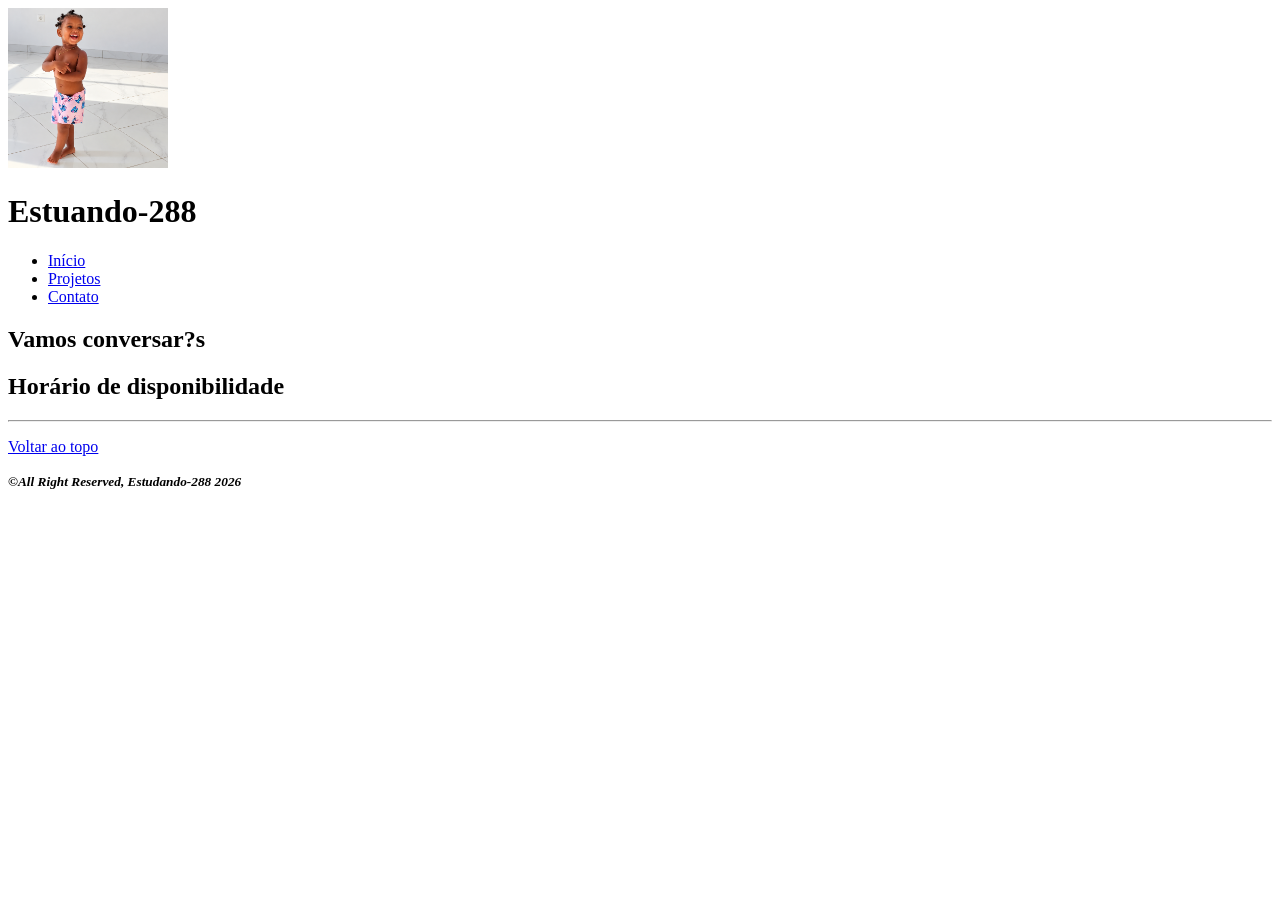
==== contato.html @ 44fdcfaa "criam a pagina projetos e contado, adicionando estroturando as e  ativar link de navegaçao entre ela" ====
<!DOCTYPE html>
<html lang="pt-BR">
    <head>
        <meta charset="UTF-8">
        <title>Estudando-288 | Portefolio</title>
    </head>
    <body>
        <header id="topo">

            <!-- Esta é a sessão Foto de perfil -->
            <img 
                src="imagens/001.png" 
                alt="FOTO DE PERFIL"
                width="160"
                height="160"
            >

            <h1>Estuando-288</h1>

            <nav>           
                <ul>
                    <li><a href="index.html">Início</a></li>
                    <li><a href="projetos.html">Projetos</a></li>
                    <li><a href="contato.html">Contato</a></li>
                </ul>
            </nav>
        </header>

        <main>
            <!--S-->
            <section id="vamos-conversar">
                <h2>Vamos conversar?s</h2>
            </section>

             <!--Sessão Tabela de disponibilidade-->
             <section id="horario">
                <h2>Horário de disponibilidade</h2>
             </section>
        </main>

        <!-- Sessão sobre Roda pé -->
        <footer id="final">
            <hr>
            <p><a href="#topo">Voltar ao topo</a></p>
            <strong><small>&copy;<i>All Right Reserved, Estudando-288 2026</i></small></strong>
        </footer>

    </body>
</html>
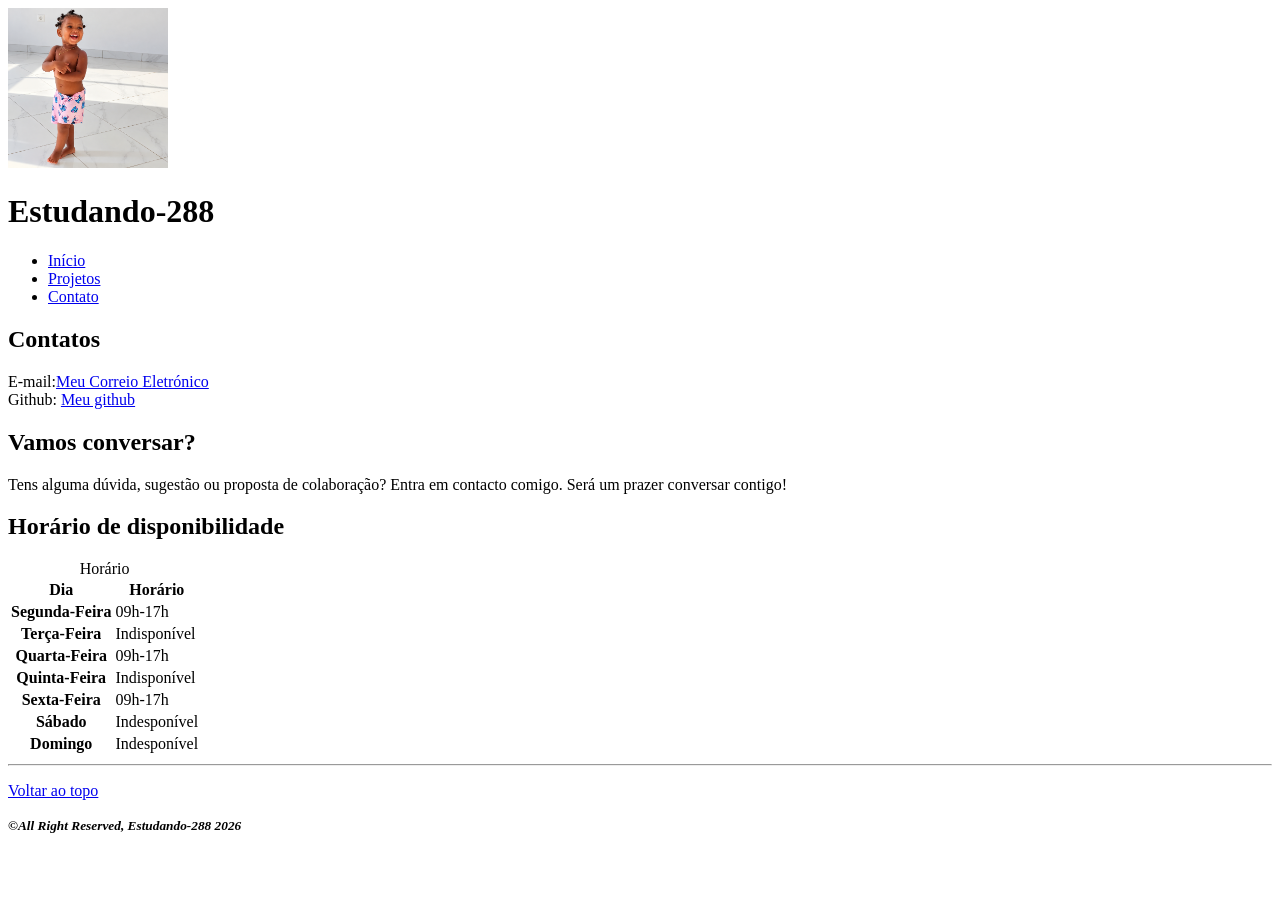
==== commit 98a79157: "corrige erros de digitação e adiciona seção de contatos com informações de disponibilidade" ====
--- a/contato.html
+++ b/contato.html
@@ -15,7 +15,7 @@
                 height="160"
             >
 
-            <h1>Estuando-288</h1>
+            <h1>Estudando-288</h1>
 
             <nav>           
                 <ul>
@@ -27,14 +27,68 @@
         </header>
 
         <main>
+            <section id="contato">
+                <!-- Esta é a sessão sobre Contatos -->
+                <h2>Contatos</h2>
+                <p>
+                    E-mail:<a href="mailto:estudando288@gmail.com" target="_blank" rel="noopener noreferrer">Meu Correio Eletrónico</a> <br>
+                    Github: <a href="https://github.com/estudando288-ui">Meu github</a>
+                </p>
+            </section>
+
             <!--S-->
             <section id="vamos-conversar">
-                <h2>Vamos conversar?s</h2>
+                <h2>Vamos conversar?</h2>
+                <p>
+                    Tens alguma dúvida, sugestão ou proposta de colaboração?
+                    Entra em contacto comigo. Será um prazer conversar contigo!
+                </p>
             </section>
 
              <!--Sessão Tabela de disponibilidade-->
              <section id="horario">
                 <h2>Horário de disponibilidade</h2>
+
+                <table id="tabela-horario">
+                    <caption>Horário</caption>
+                    <thead>
+                        <tr>
+                            <th>Dia</th>
+                            <th>Horário</th>
+                        </tr>
+                    </thead>
+                    <tbody>
+                        <tr>
+                            <th scope="row">Segunda-Feira</th>
+                            <td>09h-17h</td>
+                        </tr>
+                        <tr>
+                            <th scope="row">Terça-Feira</th>
+                            <td>Indisponível</td>
+                        </tr>
+                        <tr>
+                            <th scope="row">Quarta-Feira</th>
+                            <td>09h-17h</td>
+                        </tr>
+                        <tr>
+                            <th scope="row">Quinta-Feira</th>
+                            <td>Indisponível</td>
+                        </tr>
+                        <tr>
+                            <th scope="row">Sexta-Feira</th>
+                            <td>09h-17h</td>
+                        </tr>
+                        <tr>
+                            <th scope="row">Sábado</th>
+                            <td>Indesponível</td>
+                        </tr>
+                        <tr>
+                            <th scope="row">Domingo</th>
+                            <td>Indesponível</td>
+                        </tr>
+                        
+                    </tbody>
+                </table>
              </section>
         </main>
 
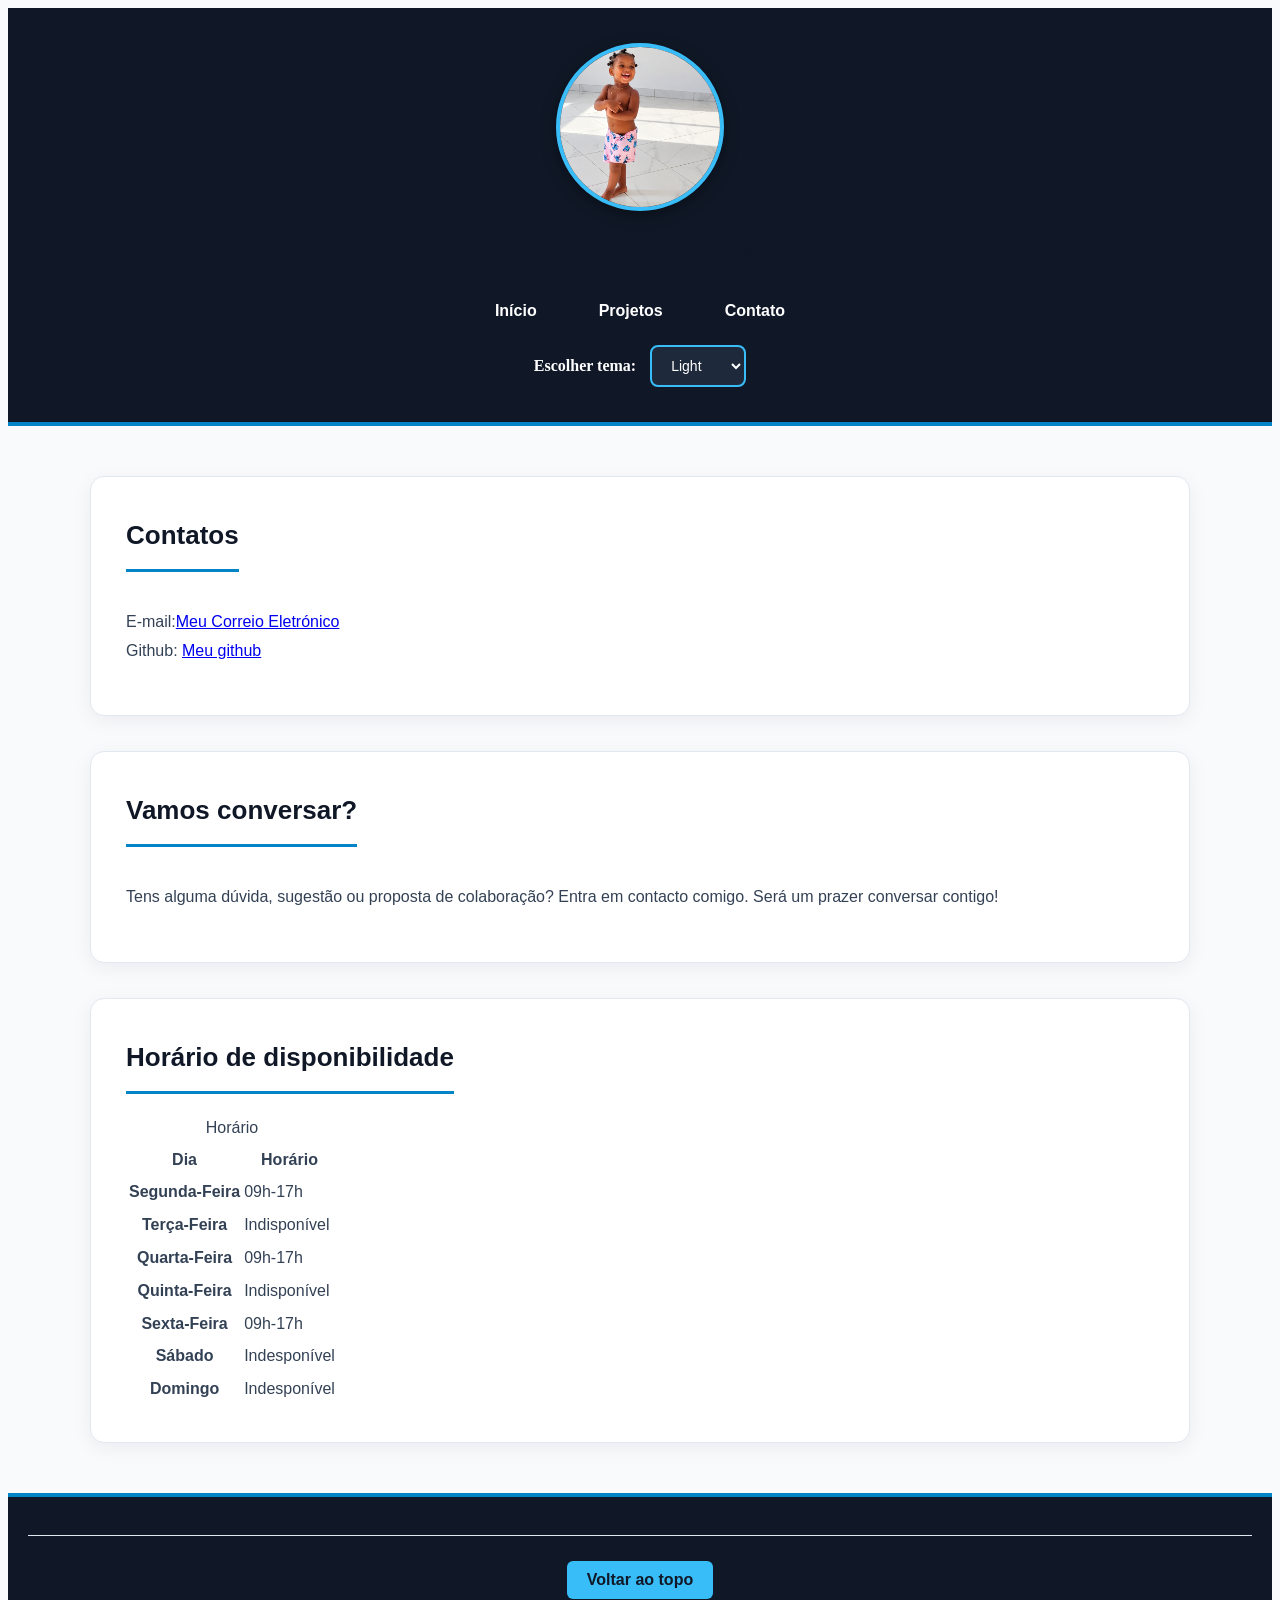
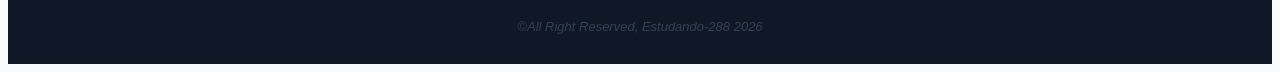
==== commit 95ba5c5a: "adiciona suporte a seleção de temas com estilos e scripts correspondentes" ====
--- a/contato.html
+++ b/contato.html
@@ -3,6 +3,8 @@
     <head>
         <meta charset="UTF-8">
         <title>Estudando-288 | Portefolio</title>
+        <link rel="stylesheet" href="css/estilo.css">
+        <link rel="stylesheet" href="style.css">
     </head>
     <body>
         <header id="topo">
@@ -24,6 +26,17 @@
                     <li><a href="contato.html">Contato</a></li>
                 </ul>
             </nav>
+
+            <!-- Sessão de seleção de tema -->
+            <div class="theme-selector">
+            <label for="themeSelect">Escolher tema:</label>
+
+            <select id="themeSelect">
+                <option value="light">Light</option>
+                <option value="dark">Dark</option>
+                <option value="neon">Neon</option>
+                <option value="ocean">Ocean</option>
+            </select>
         </header>
 
         <main>
@@ -100,4 +113,5 @@
         </footer>
 
     </body>
+    <script src="theme.js"></script>
 </html>
--- a/css/estilo.css
+++ b/css/estilo.css
@@ -0,0 +1,249 @@
+/* ==========================
+   HEADER - CABEÇALHO
+========================== */
+
+header#topo {
+    background: linear-gradient(135deg, #101827, #1e293b);
+    color: #ffffff;
+    padding: 35px 20px;
+    text-align: center;
+    border-bottom: 4px solid #38bdf8;
+}
+
+/* Foto de perfil */
+header#topo img {
+    width: 160px;
+    height: 160px;
+    object-fit: cover;
+    border-radius: 50%;
+    border: 4px solid #38bdf8;
+    box-shadow: 0 4px 15px rgba(0, 0, 0, 0.4);
+    margin-bottom: 15px;
+}
+
+/* Nome */
+header#topo h1 {
+    font-family: Arial, sans-serif;
+    font-size: 32px;
+    margin: 10px 0 25px;
+    letter-spacing: 1px;
+}
+
+/* Menu de navegação */
+header#topo nav ul {
+    list-style: none;
+    padding: 0;
+    margin: 0;
+    display: flex;
+    justify-content: center;
+    gap: 30px;
+    flex-wrap: wrap;
+}
+
+/* Links do menu */
+header#topo nav a {
+    color: #ffffff;
+    text-decoration: none;
+    font-family: Arial, sans-serif;
+    font-size: 16px;
+    font-weight: bold;
+    padding: 10px 16px;
+    border-radius: 6px;
+    transition: 0.3s ease;
+}
+
+/* Efeito ao passar o rato */
+header#topo nav a:hover {
+    background-color: #38bdf8;
+    color: #101827;
+}
+
+
+/* ==========================
+   MAIN - CONTEÚDO PRINCIPAL
+========================== */
+
+main {
+    max-width: 1100px;
+    margin: 50px auto;
+    padding: 0 25px;
+    font-family: Arial, sans-serif;
+    color: #334155;
+    line-height: 1.8;
+}
+
+/* Todas as secções */
+main section {
+    background-color: #ffffff;
+    padding: 35px;
+    margin-bottom: 35px;
+    border-radius: 14px;
+    border: 1px solid #e2e8f0;
+    box-shadow: 0 5px 20px rgba(15, 23, 42, 0.06);
+}
+
+/* Títulos principais das secções */
+main section h2 {
+    color: #101827;
+    font-size: 26px;
+    margin-top: 0;
+    margin-bottom: 20px;
+    border-bottom: 3px solid #38bdf8;
+    padding-bottom: 10px;
+    display: inline-block;
+}
+
+/* Parágrafos */
+main section p {
+    font-size: 16px;
+    margin-bottom: 15px;
+    text-align: justify;
+}
+
+/* Texto em destaque */
+main section strong {
+    color: #0284c7;
+}
+
+/* ==========================
+   O MEU PERCURSO
+========================== */
+
+#percurso h3 {
+    color: #0284c7;
+    font-size: 20px;
+    margin-top: 25px;
+    margin-bottom: 12px;
+}
+
+/* ==========================
+   TESTEMUNHOS
+========================== */
+
+#testeemunho {
+    display: grid;
+    grid-template-columns: repeat(2, 1fr);
+    gap: 20px;
+}
+
+/* Título ocupa toda a largura */
+#testeemunho h2 {
+    grid-column: 1 / -1;
+}
+
+/* Cartões de testemunhos */
+#testeemunho article {
+    background-color: #f1f5f9;
+    border-left: 4px solid #38bdf8;
+    padding: 20px;
+    border-radius: 8px;
+    transition: 0.3s ease;
+}
+
+/* Efeito ao passar o rato */
+#testeemunho article:hover {
+    transform: translateY(-5px);
+    box-shadow: 0 8px 18px rgba(15, 23, 42, 0.10);
+}
+
+/* Citação */
+#testeemunho blockquote {
+    margin: 0;
+    color: #334155;
+    font-style: italic;
+}
+
+/* Parágrafo da citação */
+#testeemunho blockquote p {
+    margin: 0;
+    text-align: left;
+}
+
+/* Nome dos clientes */
+#testeemunho aside {
+    text-align: right;
+    color: #0284c7;
+    font-weight: bold;
+    font-size: 14px;
+    margin-top: -10px;
+    margin-bottom: 10px;
+}
+
+/* ==========================
+   RESPONSIVIDADE
+========================== */
+
+@media (max-width: 650px) {
+
+    main {
+        margin: 25px auto;
+        padding: 0 15px;
+    }
+
+    main section {
+        padding: 22px;
+    }
+
+    main section h2 {
+        font-size: 22px;
+    }
+
+    #testeemunho {
+        grid-template-columns: 1fr;
+    }
+
+    #testeemunho h2 {
+        grid-column: 1;
+    }
+}
+
+/* ==========================
+   FOOTER - RODAPÉ
+========================== */
+
+footer#final {
+    background: #101827;
+    color: #cbd5e1;
+    text-align: center;
+    padding: 30px 20px;
+    margin-top: 50px;
+    border-top: 4px solid #38bdf8;
+    font-family: Arial, sans-serif;
+}
+
+/* Linha horizontal */
+footer#final hr {
+    border: none;
+    border-top: 1px solid #475569;
+    margin-bottom: 25px;
+}
+
+/* Link voltar ao topo */
+footer#final a {
+    display: inline-block;
+    background-color: #38bdf8;
+    color: #101827;
+    text-decoration: none;
+    font-weight: bold;
+    padding: 10px 20px;
+    border-radius: 6px;
+    transition: 0.3s ease;
+}
+
+/* Efeito do botão */
+footer#final a:hover {
+    background-color: #ffffff;
+    transform: translateY(-3px);
+}
+
+/* Copyright */
+footer#final small {
+    display: block;
+    margin-top: 20px;
+    font-size: 13px;
+    color: #94a3b8;
+}
+
+footer#final strong {
+    font-weight: normal;
+}
--- a/style.css
+++ b/style.css
@@ -0,0 +1,152 @@
+
+/* ==========================
+   SELETOR DE TEMAS
+========================== */
+
+.theme-selector {
+    margin-top: 25px;
+}
+
+.theme-selector label {
+    color: white;
+    margin-right: 10px;
+    font-weight: bold;
+}
+
+.theme-selector select {
+    padding: 10px 15px;
+    border: 2px solid #38bdf8;
+    border-radius: 8px;
+    background: #1e293b;
+    color: white;
+    cursor: pointer;
+    font-size: 14px;
+}
+
+/* ==========================
+   TEMA LIGHT
+========================== */
+
+body[data-theme="light"] {
+    --background: #f8fafc;
+    --surface: #ffffff;
+    --text: #334155;
+    --heading: #101827;
+    --accent: #0284c7;
+    --border: #e2e8f0;
+    --header: #101827;
+    --footer: #101827;
+}
+
+/* ==========================
+   TEMA DARK
+========================== */
+
+body[data-theme="dark"] {
+    --background: #111827;
+    --surface: #1f2937;
+    --text: #d1d5db;
+    --heading: #f9fafb;
+    --accent: #60a5fa;
+    --border: #374151;
+    --header: #030712;
+    --footer: #030712;
+}
+
+/* ==========================
+   TEMA NEON
+========================== */
+
+body[data-theme="neon"] {
+    --background: #090b18;
+    --surface: #15132c;
+    --text: #e9fff9;
+    --heading: #00ffb3;
+    --accent: #00ffb3;
+    --border: #00ffb3;
+    --header: #090b18;
+    --footer: #090b18;
+}
+
+/* ==========================
+   TEMA OCEAN
+========================== */
+
+body[data-theme="ocean"] {
+    --background: #082f49;
+    --surface: #0c4a6e;
+    --text: #e0f2fe;
+    --heading: #bae6fd;
+    --accent: #38bdf8;
+    --border: #38bdf8;
+    --header: #082f49;
+    --footer: #082f49;
+}
+
+/* ==========================
+   APLICAÇÃO DOS TEMAS
+========================== */
+
+body {
+    background-color: var(--background);
+    color: var(--text);
+    transition: background-color 0.3s, color 0.3s;
+}
+
+header#topo {
+    background: var(--header);
+    border-color: var(--accent);
+}
+
+header#topo h1 {
+    color: var(--heading);
+}
+
+main {
+    color: var(--text);
+}
+
+main section {
+    background: var(--surface);
+    border-color: var(--border);
+}
+
+main section h2,
+#percurso h3 {
+    color: var(--heading);
+    border-color: var(--accent);
+}
+
+main section p {
+    color: var(--text);
+}
+
+main section strong {
+    color: var(--accent);
+}
+
+#testeemunho article {
+    background: var(--background);
+    border-color: var(--accent);
+}
+
+#testeemunho blockquote {
+    color: var(--text);
+}
+
+#testeemunho aside {
+    color: var(--accent);
+}
+
+footer#final {
+    background: var(--footer);
+    border-color: var(--accent);
+}
+
+footer#final hr {
+    border-color: var(--border);
+}
+
+footer#final small {
+    color: var(--text);
+}
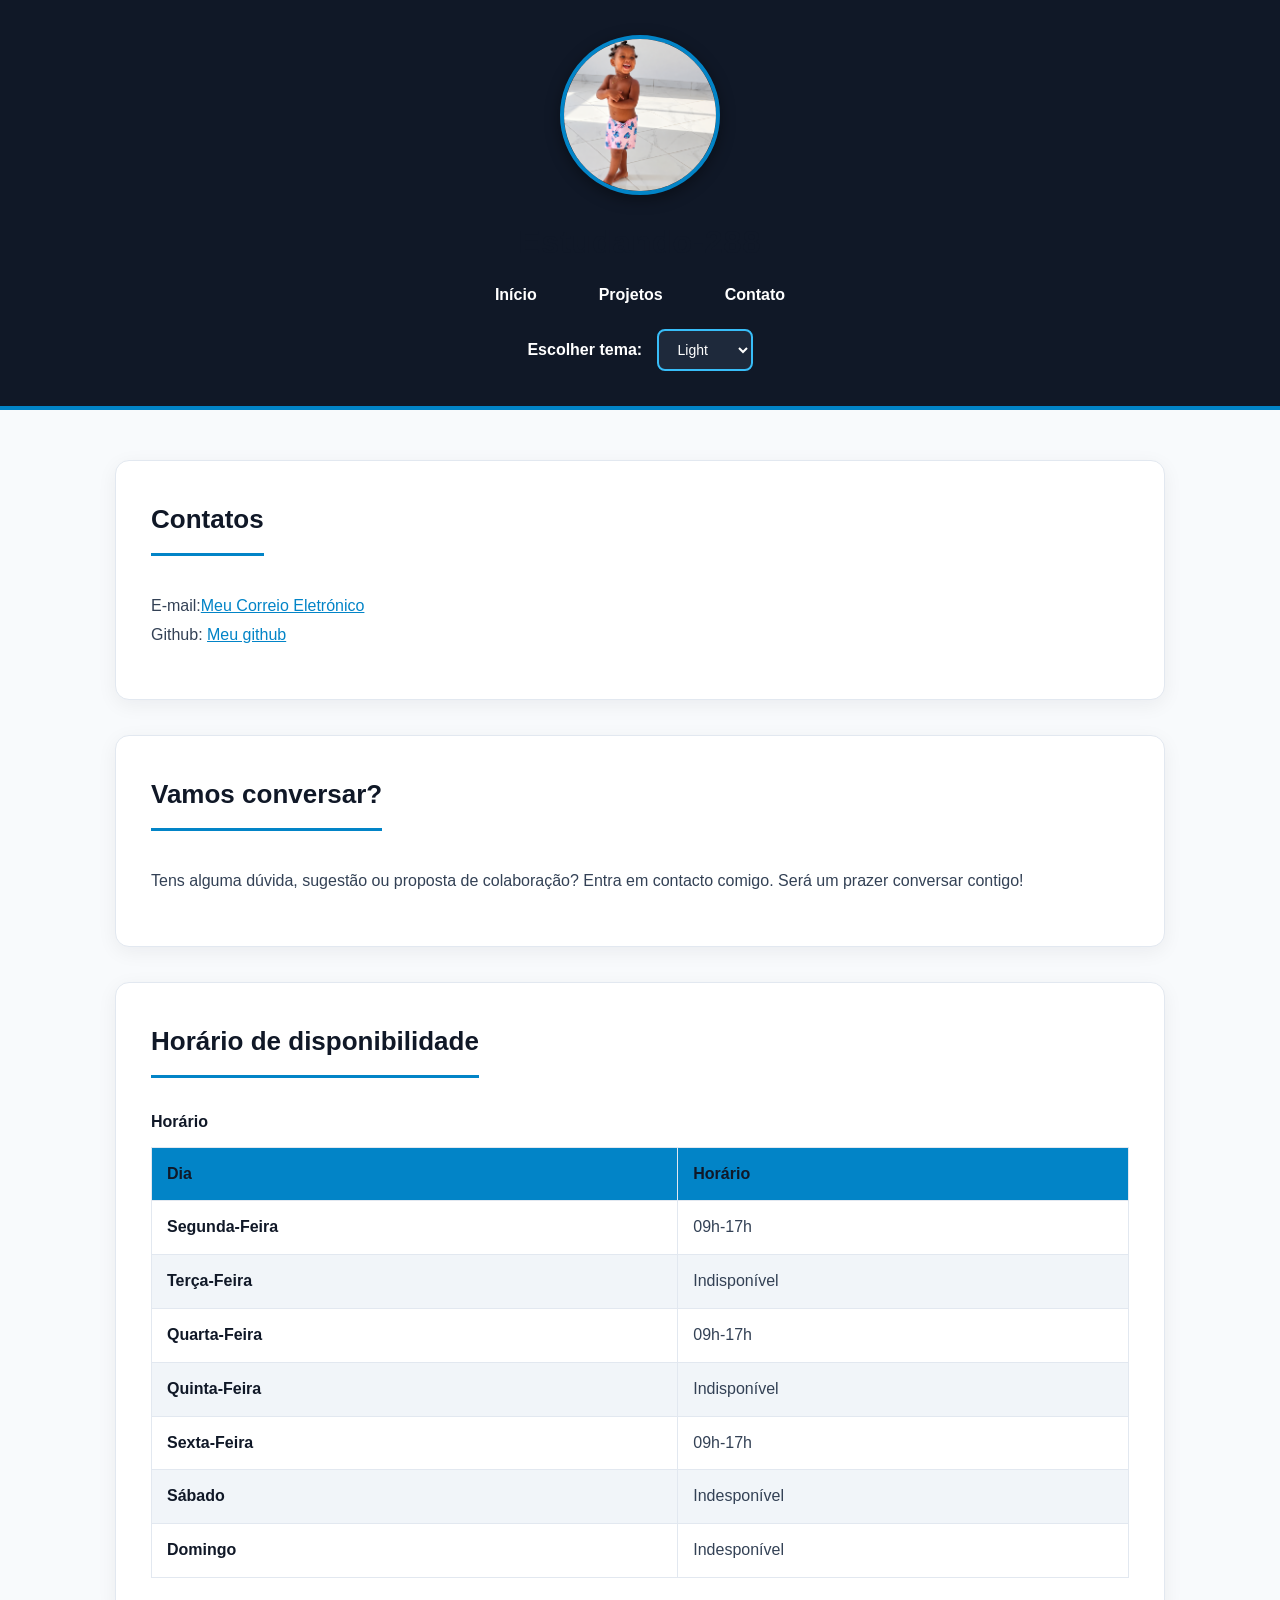
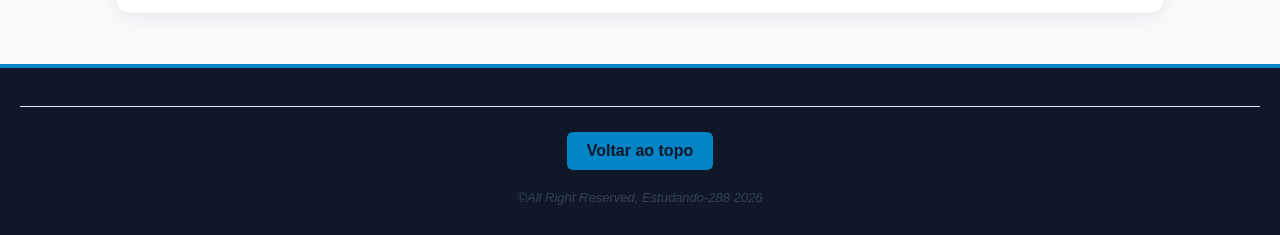
==== commit bf211c78: "refactor: update section comments for consistency across HTML files" ====
--- a/contato.html
+++ b/contato.html
@@ -9,7 +9,7 @@
     <body>
         <header id="topo">
 
-            <!-- Esta é a sessão Foto de perfil -->
+            <!-- Sessão Foto de perfil -->
             <img 
                 src="imagens/001.png" 
                 alt="FOTO DE PERFIL"
@@ -27,7 +27,7 @@
                 </ul>
             </nav>
 
-            <!-- Sessão de seleção de tema -->
+            <!-- Sessão seleção de tema -->
             <div class="theme-selector">
             <label for="themeSelect">Escolher tema:</label>
 
@@ -41,7 +41,7 @@
 
         <main>
             <section id="contato">
-                <!-- Esta é a sessão sobre Contatos -->
+                <!-- Sessão Contatos -->
                 <h2>Contatos</h2>
                 <p>
                     E-mail:<a href="mailto:estudando288@gmail.com" target="_blank" rel="noopener noreferrer">Meu Correio Eletrónico</a> <br>
@@ -49,7 +49,7 @@
                 </p>
             </section>
 
-            <!--S-->
+            <!--Sessão Conversar-->
             <section id="vamos-conversar">
                 <h2>Vamos conversar?</h2>
                 <p>
@@ -105,13 +105,12 @@
              </section>
         </main>
 
-        <!-- Sessão sobre Roda pé -->
+        <!-- Sessão Roda pé -->
         <footer id="final">
             <hr>
             <p><a href="#topo">Voltar ao topo</a></p>
             <strong><small>&copy;<i>All Right Reserved, Estudando-288 2026</i></small></strong>
         </footer>
-
     </body>
     <script src="theme.js"></script>
 </html>
--- a/css/estilo.css
+++ b/css/estilo.css
@@ -1,13 +1,117 @@
-/* ==========================
-   HEADER - CABEÇALHO
-========================== */
+/* ==========================================================
+   ESTILO.CSS - Folha de estilos única (estilo + temas)
+   Substitui o antigo estilo.css e o style.css
+========================================================== */
+
+
+/* ==========================================================
+   1. TEMAS (variáveis de cor)
+   Para criar um tema novo, copia um bloco e muda as cores.
+========================================================== */
+
+/* Valores por defeito (igual ao tema Light) */
+:root,
+body[data-theme="light"] {
+    --background: #f8fafc;
+    --surface: #ffffff;
+    --card: #f1f5f9;
+    --text: #334155;
+    --heading: #101827;
+    --accent: #0284c7;
+    --border: #e2e8f0;
+    --header: #101827;
+    --header-text: #ffffff;
+    --footer: #101827;
+    --footer-text: #e0e6ed;
+    --button-text: #101827;
+}
+
+body[data-theme="dark"] {
+    --background: #111827;
+    --surface: #1f2937;
+    --card: #111827;
+    --text: #d1d5db;
+    --heading: #f9fafb;
+    --accent: #60a5fa;
+    --border: #374151;
+    --header: #030712;
+    --header-text: #ffffff;
+    --footer: #030712;
+    --footer-text: #d1d5db;
+    --button-text: #030712;
+}
+
+body[data-theme="neon"] {
+    --background: #090b18;
+    --surface: #15132c;
+    --card: #0d0b20;
+    --text: #e9fff9;
+    --heading: #00ffb3;
+    --accent: #00ffb3;
+    --border: #00ffb3;
+    --header: #090b18;
+    --header-text: #e9fff9;
+    --footer: #090b18;
+    --footer-text: #e9fff9;
+    --button-text: #090b18;
+}
+
+body[data-theme="ocean"] {
+    --background: #082f49;
+    --surface: #0c4a6e;
+    --card: #082f49;
+    --text: #e0f2fe;
+    --heading: #bae6fd;
+    --accent: #38bdf8;
+    --border: #38bdf8;
+    --header: #082f49;
+    --header-text: #e0f2fe;
+    --footer: #082f49;
+    --footer-text: #e0f2fe;
+    --button-text: #082f49;
+}
+
+
+/* ==========================================================
+   2. BASE
+========================================================== */
+
+* {
+    box-sizing: border-box;
+}
+
+html {
+    scroll-behavior: smooth;
+    scroll-padding-top: 90px; /* links #percurso não ficam escondidos debaixo do header */
+}
+
+body {
+    margin: 0;
+    background-color: var(--background);
+    color: var(--text);
+    font-family: Arial, sans-serif;
+    transition: background-color 0.3s, color 0.3s;
+}
+
+
+/* ==========================================================
+   3. HEADER (fixo no topo)
+========================================================== */
 
 header#topo {
-    background: linear-gradient(135deg, #101827, #1e293b);
-    color: #ffffff;
+
+    position: fixed;
+    top: 0;
+    left: 0;
+    width: 100%;
+    top: 0;
+    z-index: 1000;
+    background: var(--header);
+    color: var(--header-text);
     padding: 35px 20px;
     text-align: center;
-    border-bottom: 4px solid #38bdf8;
+    border-bottom: 4px solid var(--accent);
+    transition: padding 0.3s ease, background-color 0.3s;
 }
 
 /* Foto de perfil */
@@ -16,20 +120,22 @@
     height: 160px;
     object-fit: cover;
     border-radius: 50%;
-    border: 4px solid #38bdf8;
+    border: 4px solid var(--accent);
     box-shadow: 0 4px 15px rgba(0, 0, 0, 0.4);
     margin-bottom: 15px;
+    transition: all 0.3s ease;
 }
 
 /* Nome */
 header#topo h1 {
-    font-family: Arial, sans-serif;
     font-size: 32px;
     margin: 10px 0 25px;
     letter-spacing: 1px;
-}
-
-/* Menu de navegação */
+    color: var(--heading);
+    transition: all 0.3s ease;
+}
+
+/* Menu */
 header#topo nav ul {
     list-style: none;
     padding: 0;
@@ -40,11 +146,9 @@
     flex-wrap: wrap;
 }
 
-/* Links do menu */
 header#topo nav a {
-    color: #ffffff;
+    color: var(--header-text);
     text-decoration: none;
-    font-family: Arial, sans-serif;
     font-size: 16px;
     font-weight: bold;
     padding: 10px 16px;
@@ -52,177 +156,250 @@
     transition: 0.3s ease;
 }
 
-/* Efeito ao passar o rato */
 header#topo nav a:hover {
-    background-color: #38bdf8;
-    color: #101827;
-}
-
-
-/* ==========================
-   MAIN - CONTEÚDO PRINCIPAL
-========================== */
+    background-color: var(--accent);
+    color: var(--button-text);
+}
+
+/* Seletor de tema */
+.theme-selector {
+    margin-top: 25px;
+}
+
+.theme-selector label {
+    color: var(--header-text);
+    margin-right: 10px;
+    font-weight: bold;
+}
+
+.theme-selector select {
+    padding: 10px 15px;
+    border: 2px solid var(--accent);
+    border-radius: 8px;
+    background: var(--surface);
+    color: var(--text);
+    cursor: pointer;
+    font-size: 14px;
+}
+
+
+/* ==========================================================
+   4. HEADER COMPACTO (ao rolar a página)
+   A classe "compacto" é adicionada pelo theme.js
+========================================================== */
+
+header#topo.compacto {
+    display: flex;
+    align-items: center;
+    justify-content: flex-start;
+    flex-wrap: wrap;
+    gap: 10px 20px;
+    padding: 8px 20px;
+    text-align: left;
+    border-bottom-width: 3px;
+}
+
+header#topo.compacto img {
+    width: 45px;
+    height: 45px;
+    margin: 0;
+    border-width: 2px;
+    box-shadow: none;
+}
+
+header#topo.compacto h1 {
+    font-size: 18px;
+    margin: 0;
+    letter-spacing: 0;
+}
+
+header#topo.compacto nav ul {
+    gap: 8px;
+}
+
+header#topo.compacto nav a {
+    font-size: 14px;
+    padding: 6px 10px;
+}
+
+header#topo.compacto .theme-selector {
+    margin: 0;
+}
+
+header#topo.compacto .theme-selector label {
+    font-size: 14px;
+    margin-right: 6px;
+}
+
+header#topo.compacto .theme-selector select {
+    padding: 5px 10px;
+    font-size: 13px;
+}
+
+
+/* ==========================================================
+   5. MAIN - CONTEÚDO PRINCIPAL
+========================================================== */
 
 main {
     max-width: 1100px;
     margin: 50px auto;
     padding: 0 25px;
-    font-family: Arial, sans-serif;
-    color: #334155;
+    color: var(--text);
     line-height: 1.8;
 }
 
-/* Todas as secções */
 main section {
-    background-color: #ffffff;
+    background-color: var(--surface);
     padding: 35px;
     margin-bottom: 35px;
     border-radius: 14px;
-    border: 1px solid #e2e8f0;
+    border: 1px solid var(--border);
     box-shadow: 0 5px 20px rgba(15, 23, 42, 0.06);
-}
-
-/* Títulos principais das secções */
+    transition: background-color 0.3s, border-color 0.3s;
+}
+
 main section h2 {
-    color: #101827;
+    color: var(--heading);
     font-size: 26px;
     margin-top: 0;
     margin-bottom: 20px;
-    border-bottom: 3px solid #38bdf8;
+    border-bottom: 3px solid var(--accent);
     padding-bottom: 10px;
     display: inline-block;
 }
 
-/* Parágrafos */
 main section p {
     font-size: 16px;
     margin-bottom: 15px;
     text-align: justify;
-}
-
-/* Texto em destaque */
+    color: var(--text);
+}
+
 main section strong {
-    color: #0284c7;
-}
-
-/* ==========================
-   O MEU PERCURSO
-========================== */
+    color: var(--accent);
+}
+
+main section a {
+    color: var(--accent);
+}
+
+
+/* ==========================================================
+   6. O MEU PERCURSO
+========================================================== */
 
 #percurso h3 {
-    color: #0284c7;
+    color: var(--accent);
     font-size: 20px;
     margin-top: 25px;
     margin-bottom: 12px;
 }
 
-/* ==========================
-   TESTEMUNHOS
-========================== */
-
-#testeemunho {
-    display: grid;
-    grid-template-columns: repeat(2, 1fr);
-    gap: 20px;
-}
-
-/* Título ocupa toda a largura */
-#testeemunho h2 {
-    grid-column: 1 / -1;
-}
-
-/* Cartões de testemunhos */
-#testeemunho article {
-    background-color: #f1f5f9;
-    border-left: 4px solid #38bdf8;
+
+/* ==========================================================
+   7. TESTEMUNHOS
+   Cada cartão usa --card e --text, por isso o texto
+   tem sempre contraste em qualquer tema.
+========================================================== */
+
+#testemunho article {
+    background-color: var(--card);
+    border-left: 4px solid var(--accent);
     padding: 20px;
     border-radius: 8px;
-    transition: 0.3s ease;
-}
-
-/* Efeito ao passar o rato */
-#testeemunho article:hover {
+    transition: transform 0.3s ease, box-shadow 0.3s ease, background-color 0.3s;
+}
+
+#testemunho article:hover {
     transform: translateY(-5px);
-    box-shadow: 0 8px 18px rgba(15, 23, 42, 0.10);
-}
-
-/* Citação */
-#testeemunho blockquote {
-    margin: 0;
-    color: #334155;
+    box-shadow: 0 8px 18px rgba(15, 23, 42, 0.15);
+}
+
+#testemunho blockquote {
+    margin: 0;
+    color: var(--text);
     font-style: italic;
 }
 
-/* Parágrafo da citação */
-#testeemunho blockquote p {
+#testemunho blockquote p {
     margin: 0;
     text-align: left;
 }
 
-/* Nome dos clientes */
-#testeemunho aside {
+/* Nome do cliente (fica por baixo do cartão) */
+#testemunho aside {
     text-align: right;
-    color: #0284c7;
+    color: var(--accent);
     font-weight: bold;
     font-size: 14px;
-    margin-top: -10px;
+    margin: 8px 5px 22px;
+}
+
+
+/* ==========================================================
+   8. TABELA DE HORÁRIO (página Contato)
+========================================================== */
+
+#tabela-horario {
+    width: 100%;
+    border-collapse: collapse;
+    margin-top: 10px;
+}
+
+#tabela-horario caption {
+    color: var(--heading);
+    font-weight: bold;
     margin-bottom: 10px;
-}
-
-/* ==========================
-   RESPONSIVIDADE
-========================== */
-
-@media (max-width: 650px) {
-
-    main {
-        margin: 25px auto;
-        padding: 0 15px;
-    }
-
-    main section {
-        padding: 22px;
-    }
-
-    main section h2 {
-        font-size: 22px;
-    }
-
-    #testeemunho {
-        grid-template-columns: 1fr;
-    }
-
-    #testeemunho h2 {
-        grid-column: 1;
-    }
-}
-
-/* ==========================
-   FOOTER - RODAPÉ
-========================== */
+    text-align: left;
+}
+
+#tabela-horario th,
+#tabela-horario td {
+    padding: 12px 15px;
+    border: 1px solid var(--border);
+    text-align: left;
+    color: var(--text);
+}
+
+#tabela-horario thead th {
+    background-color: var(--accent);
+    color: var(--button-text);
+}
+
+#tabela-horario tbody th {
+    color: var(--heading);
+}
+
+#tabela-horario tbody tr:nth-child(even) {
+    background-color: var(--card);
+}
+
+
+/* ==========================================================
+   9. FOOTER - RODAPÉ
+========================================================== */
 
 footer#final {
-    background: #101827;
-    color: #cbd5e1;
+    background: var(--footer);
+    color: var(--footer-text);
     text-align: center;
     padding: 30px 20px;
     margin-top: 50px;
-    border-top: 4px solid #38bdf8;
-    font-family: Arial, sans-serif;
-}
-
-/* Linha horizontal */
+    border-top: 4px solid var(--accent);
+    transition: background-color 0.3s;
+}
+
 footer#final hr {
     border: none;
-    border-top: 1px solid #475569;
+    border-top: 1px solid var(--border);
     margin-bottom: 25px;
 }
 
-/* Link voltar ao topo */
 footer#final a {
     display: inline-block;
-    background-color: #38bdf8;
-    color: #101827;
+    background-color: var(--accent);
+    color: var(--button-text);
     text-decoration: none;
     font-weight: bold;
     padding: 10px 20px;
@@ -230,20 +407,49 @@
     transition: 0.3s ease;
 }
 
-/* Efeito do botão */
 footer#final a:hover {
-    background-color: #ffffff;
+    background-color: var(--heading);
     transform: translateY(-3px);
 }
 
-/* Copyright */
 footer#final small {
     display: block;
     margin-top: 20px;
     font-size: 13px;
-    color: #94a3b8;
+    color: var(--footer-text);
 }
 
 footer#final strong {
     font-weight: normal;
-}+}
+
+
+/* ==========================================================
+   10. RESPONSIVIDADE
+========================================================== */
+
+@media (max-width: 650px) {
+
+    main {
+        margin: 25px auto;
+        padding: 0 15px;
+    }
+
+    main section {
+        padding: 22px;
+    }
+
+    main section h2 {
+        font-size: 22px;
+    }
+
+    header#topo nav ul {
+        gap: 10px;
+    }
+
+    #tabela-horario th,
+    #tabela-horario td {
+        padding: 8px 10px;
+        font-size: 14px;
+    }
+}
--- a/style.css
+++ b/style.css
@@ -125,16 +125,16 @@
     color: var(--accent);
 }
 
-#testeemunho article {
+#testemunho article {
     background: var(--background);
     border-color: var(--accent);
 }
 
-#testeemunho blockquote {
+#testemunho blockquote {
     color: var(--text);
 }
 
-#testeemunho aside {
+#testemunho aside {
     color: var(--accent);
 }
 
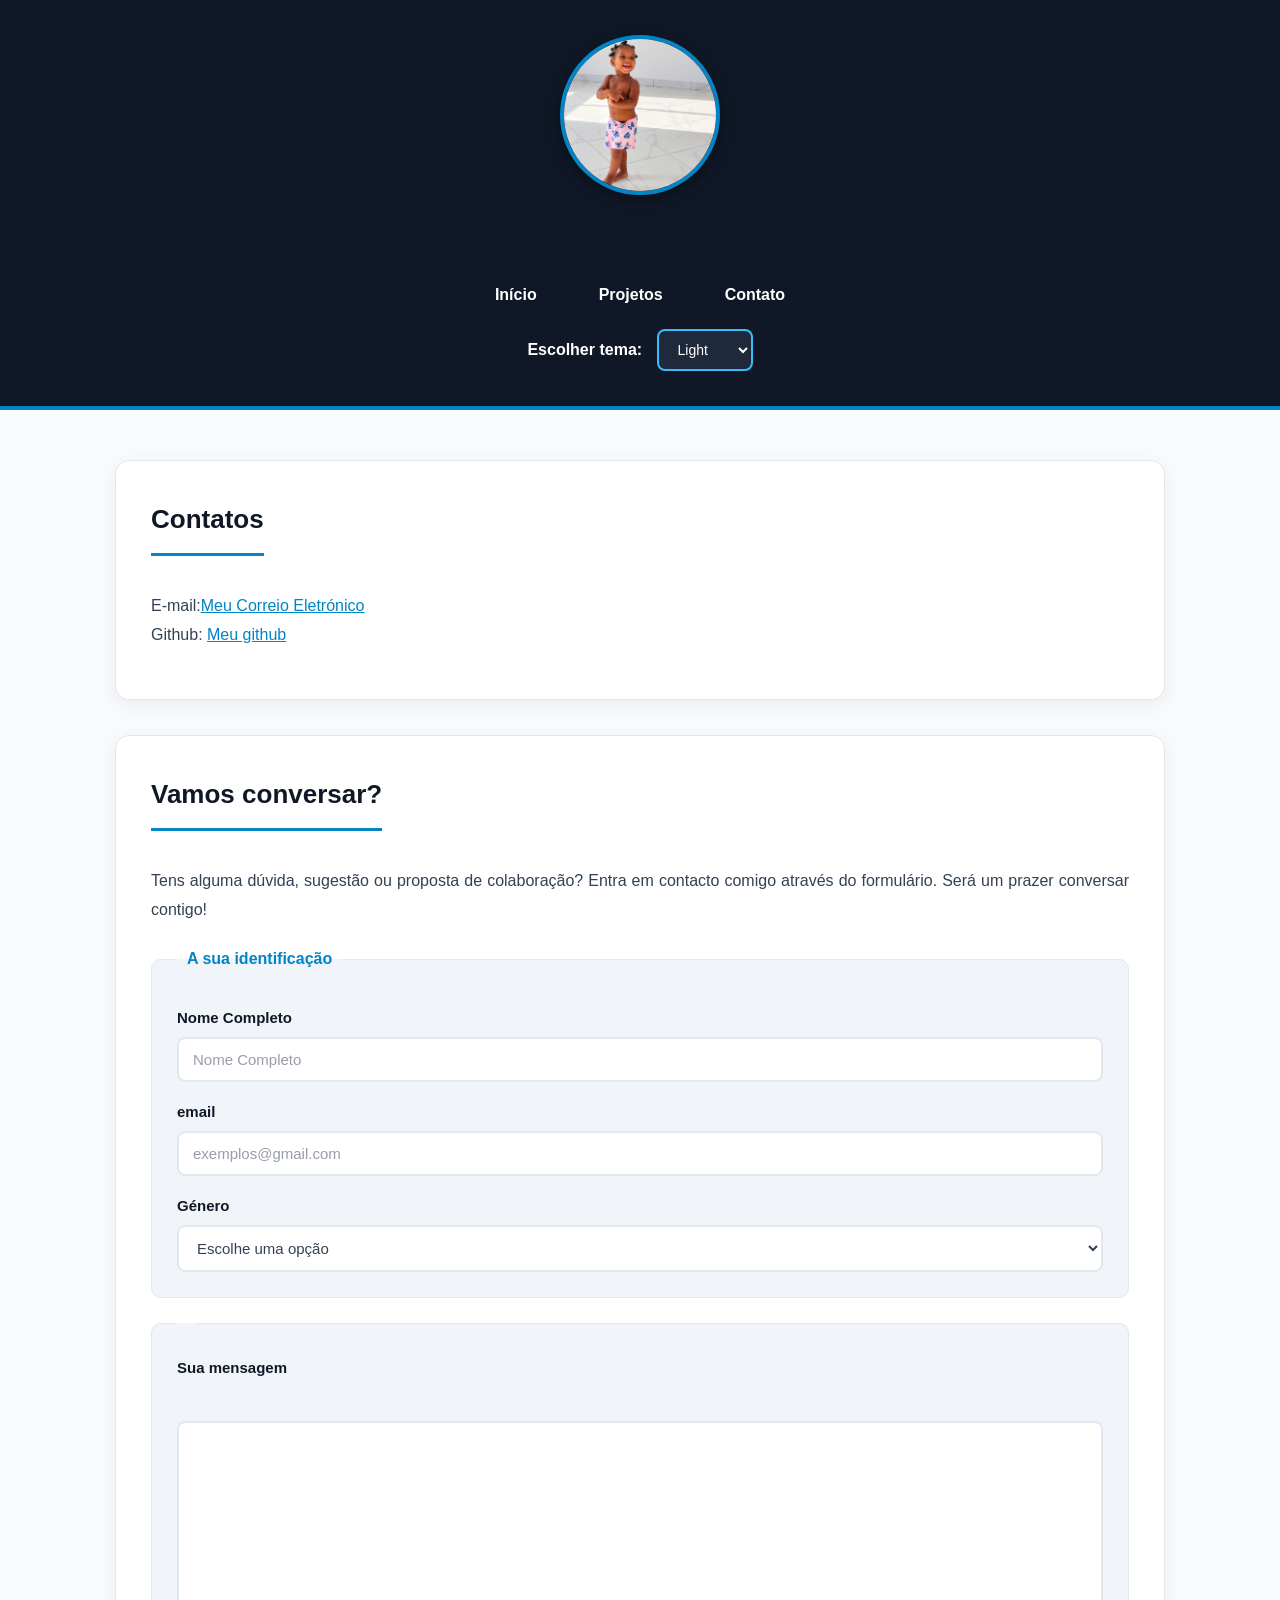
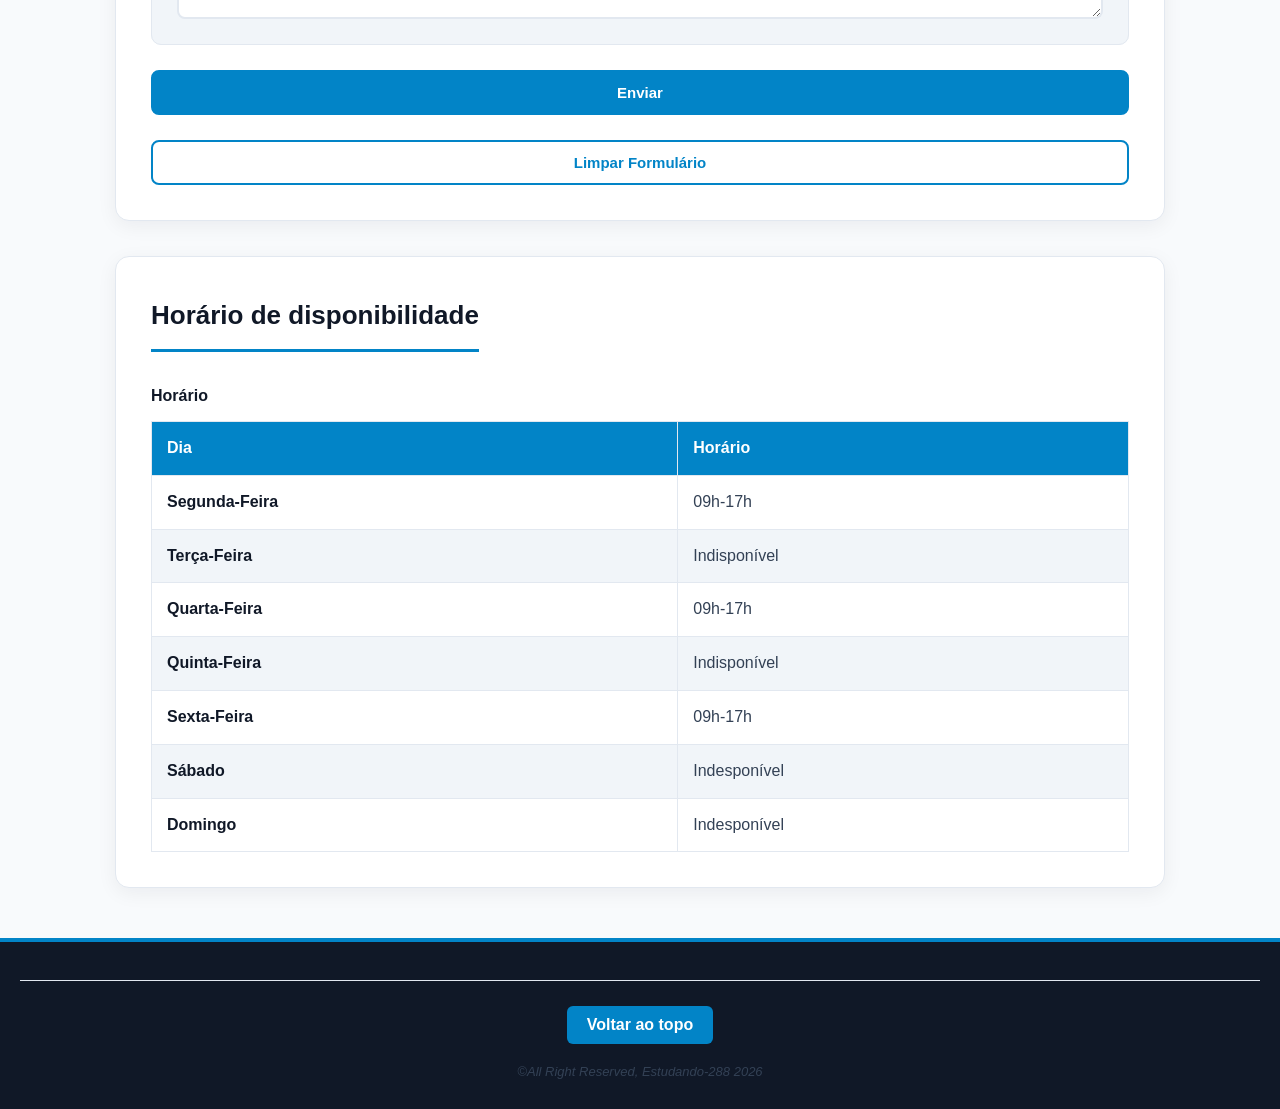
==== commit 6d923f7b: "feat: add contact form and improve theme selector layout" ====
--- a/contato.html
+++ b/contato.html
@@ -29,14 +29,15 @@
 
             <!-- Sessão seleção de tema -->
             <div class="theme-selector">
-            <label for="themeSelect">Escolher tema:</label>
+                <label for="themeSelect">Escolher tema:</label>
 
-            <select id="themeSelect">
-                <option value="light">Light</option>
-                <option value="dark">Dark</option>
-                <option value="neon">Neon</option>
-                <option value="ocean">Ocean</option>
-            </select>
+                <select id="seletor-tema">
+                    <option value="light">Light</option>
+                    <option value="dark">Dark</option>
+                    <option value="neon">Neon</option>
+                    <option value="ocean">Ocean</option>
+                </select>
+            </div>
         </header>
 
         <main>
@@ -54,8 +55,52 @@
                 <h2>Vamos conversar?</h2>
                 <p>
                     Tens alguma dúvida, sugestão ou proposta de colaboração?
-                    Entra em contacto comigo. Será um prazer conversar contigo!
+                    Entra em contacto comigo através do formulário. Será um prazer conversar contigo!
                 </p>
+
+                <form action="#" method="post">
+                    <fieldset>
+                        <legend>A sua identificação</legend>
+
+                        <label for="nome-completo-vamos-conversar">Nome Completo</label>
+                        <input 
+                            id="nome-completo-vamos-conversar" 
+                            name="nome-completo-vamos-conversar" 
+                            type="text" 
+                            placeholder="Nome Completo">
+
+                        <label for="email-completo-vamos-conversar">email</label>
+                        <input 
+                            id="email-completo-vamos-conversar" 
+                            type="email" 
+                            placeholder="exemplos@gmail.com">
+
+                        <label for="seu-sexo">Género</label>
+                        <select name="seu-sexo" id="seu-sexo">
+                            <option value="" selected disabled>Escolhe uma opção</option>
+                            <option value="m">Masculino</option>
+                            <option value="f">Feminino</option>
+                            <option value="Outros">Prefiro não dizer</option>
+                        </select>
+
+                    </fieldset>
+
+                    <fieldset>
+                        <legend></legend>
+                                                                        
+                        <label for="mensagem-vamos-conversar">Sua mensagem</label><br>
+                        <textarea 
+                            id="mensagem-vamos-conversar" 
+                            name="mensagem-vamos-conversar" 
+                            cols="30" 
+                            rows="10">
+                        </textarea>
+                        
+                    </fieldset>
+                    <button type="submit">Enviar</button>
+                    <button type="reset">Limpar Formulário</button>
+                </form>
+
             </section>
 
              <!--Sessão Tabela de disponibilidade-->
--- a/css/estilo.css
+++ b/css/estilo.css
@@ -1,6 +1,5 @@
 /* ==========================================================
    ESTILO.CSS - Folha de estilos única (estilo + temas)
-   Substitui o antigo estilo.css e o style.css
 ========================================================== */
 
 
@@ -23,7 +22,7 @@
     --header-text: #ffffff;
     --footer: #101827;
     --footer-text: #e0e6ed;
-    --button-text: #101827;
+    --button-text: #ffffff;
 }
 
 body[data-theme="dark"] {
@@ -82,7 +81,7 @@
 
 html {
     scroll-behavior: smooth;
-    scroll-padding-top: 90px; /* links #percurso não ficam escondidos debaixo do header */
+    scroll-padding-top: 90px;
 }
 
 body {
@@ -99,12 +98,10 @@
 ========================================================== */
 
 header#topo {
-
     position: fixed;
     top: 0;
     left: 0;
     width: 100%;
-    top: 0;
     z-index: 1000;
     background: var(--header);
     color: var(--header-text);
@@ -299,8 +296,6 @@
 
 /* ==========================================================
    7. TESTEMUNHOS
-   Cada cartão usa --card e --text, por isso o texto
-   tem sempre contraste em qualquer tema.
 ========================================================== */
 
 #testemunho article {
@@ -338,7 +333,108 @@
 
 
 /* ==========================================================
-   8. TABELA DE HORÁRIO (página Contato)
+   8. FORMULÁRIO - VAMOS CONVERSAR
+========================================================== */
+
+#vamos-conversar form {
+    display: flex;
+    flex-direction: column;
+    gap: 25px;
+    margin-top: 20px;
+}
+
+#vamos-conversar fieldset {
+    display: flex;
+    flex-direction: column;
+    gap: 6px;
+    margin: 0;
+    padding: 20px 25px 25px;
+    background-color: var(--card);
+    border: 1px solid var(--border);
+    border-radius: 10px;
+}
+
+#vamos-conversar legend {
+    padding: 0 10px;
+    color: var(--accent);
+    font-weight: bold;
+}
+
+#vamos-conversar label {
+    margin-top: 10px;
+    color: var(--heading);
+    font-weight: bold;
+    font-size: 15px;
+}
+
+#vamos-conversar input,
+#vamos-conversar select,
+#vamos-conversar textarea {
+    width: 100%;
+    padding: 12px 14px;
+    background-color: var(--surface);
+    color: var(--text);
+    border: 2px solid var(--border);
+    border-radius: 8px;
+    font-family: inherit;
+    font-size: 15px;
+    transition: border-color 0.3s, box-shadow 0.3s;
+}
+
+#vamos-conversar textarea {
+    min-height: 150px;
+    resize: vertical;
+}
+
+#vamos-conversar input::placeholder,
+#vamos-conversar textarea::placeholder {
+    color: var(--text);
+    opacity: 0.5;
+}
+
+#vamos-conversar input:focus,
+#vamos-conversar select:focus,
+#vamos-conversar textarea:focus {
+    outline: none;
+    border-color: var(--accent);
+    box-shadow: 0 0 0 3px color-mix(in srgb, var(--accent) 30%, transparent);
+}
+
+/* Botões */
+.botoes-form {
+    display: flex;
+    gap: 15px;
+    flex-wrap: wrap;
+}
+
+#vamos-conversar button {
+    padding: 12px 28px;
+    border: 2px solid var(--accent);
+    border-radius: 8px;
+    font-size: 15px;
+    font-weight: bold;
+    cursor: pointer;
+    transition: 0.3s ease;
+}
+
+#vamos-conversar button[type="submit"] {
+    background-color: var(--accent);
+    color: var(--button-text);
+}
+
+#vamos-conversar button[type="reset"] {
+    background-color: transparent;
+    color: var(--accent);
+}
+
+#vamos-conversar button:hover {
+    transform: translateY(-3px);
+    box-shadow: 0 6px 14px rgba(0, 0, 0, 0.2);
+}
+
+
+/* ==========================================================
+   9. TABELA DE HORÁRIO (página Contato)
 ========================================================== */
 
 #tabela-horario {
@@ -377,7 +473,7 @@
 
 
 /* ==========================================================
-   9. FOOTER - RODAPÉ
+   10. FOOTER - RODAPÉ
 ========================================================== */
 
 footer#final {
@@ -425,7 +521,7 @@
 
 
 /* ==========================================================
-   10. RESPONSIVIDADE
+   11. RESPONSIVIDADE
 ========================================================== */
 
 @media (max-width: 650px) {
@@ -445,6 +541,14 @@
 
     header#topo nav ul {
         gap: 10px;
+    }
+
+    #vamos-conversar fieldset {
+        padding: 15px;
+    }
+
+    #vamos-conversar button {
+        width: 100%;
     }
 
     #tabela-horario th,
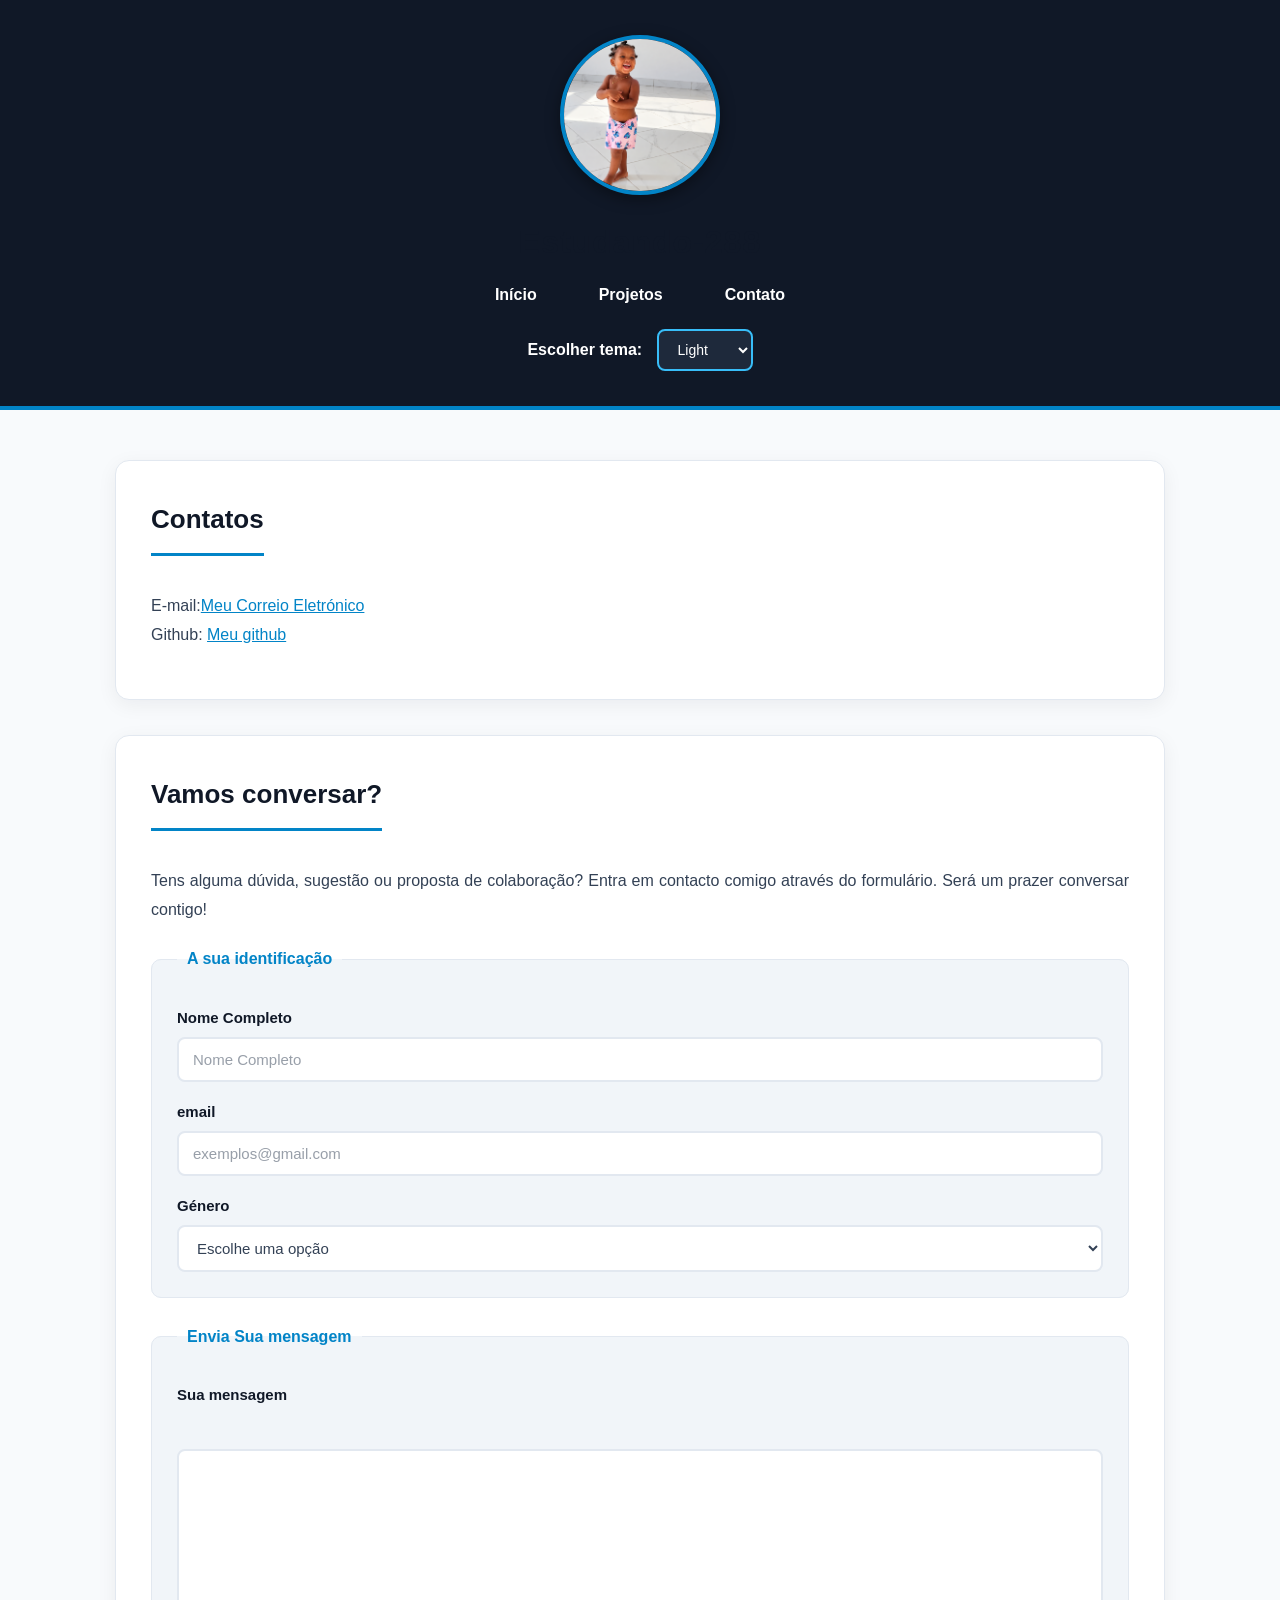
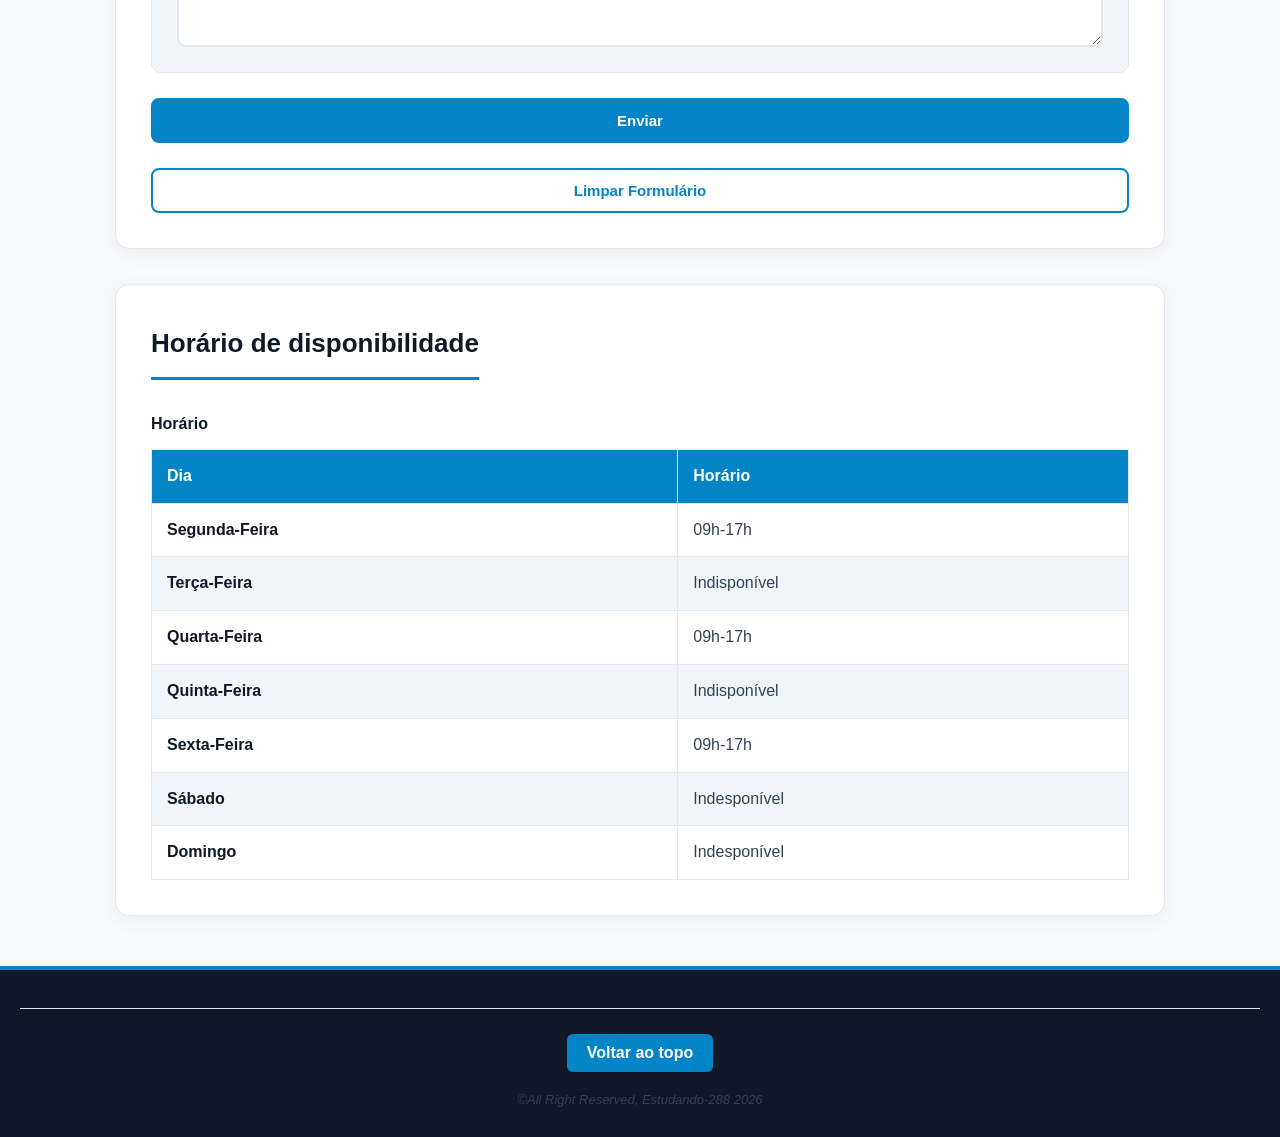
==== commit 3c2a64ab: "feat: update contact form legend and enhance index meta tags for SEO" ====
--- a/contato.html
+++ b/contato.html
@@ -86,8 +86,8 @@
                     </fieldset>
 
                     <fieldset>
-                        <legend></legend>
-                                                                        
+                        <legend>Envia Sua mensagem</legend>
+                    
                         <label for="mensagem-vamos-conversar">Sua mensagem</label><br>
                         <textarea 
                             id="mensagem-vamos-conversar" 
@@ -158,4 +158,4 @@
         </footer>
     </body>
     <script src="theme.js"></script>
-</html>+</html>
